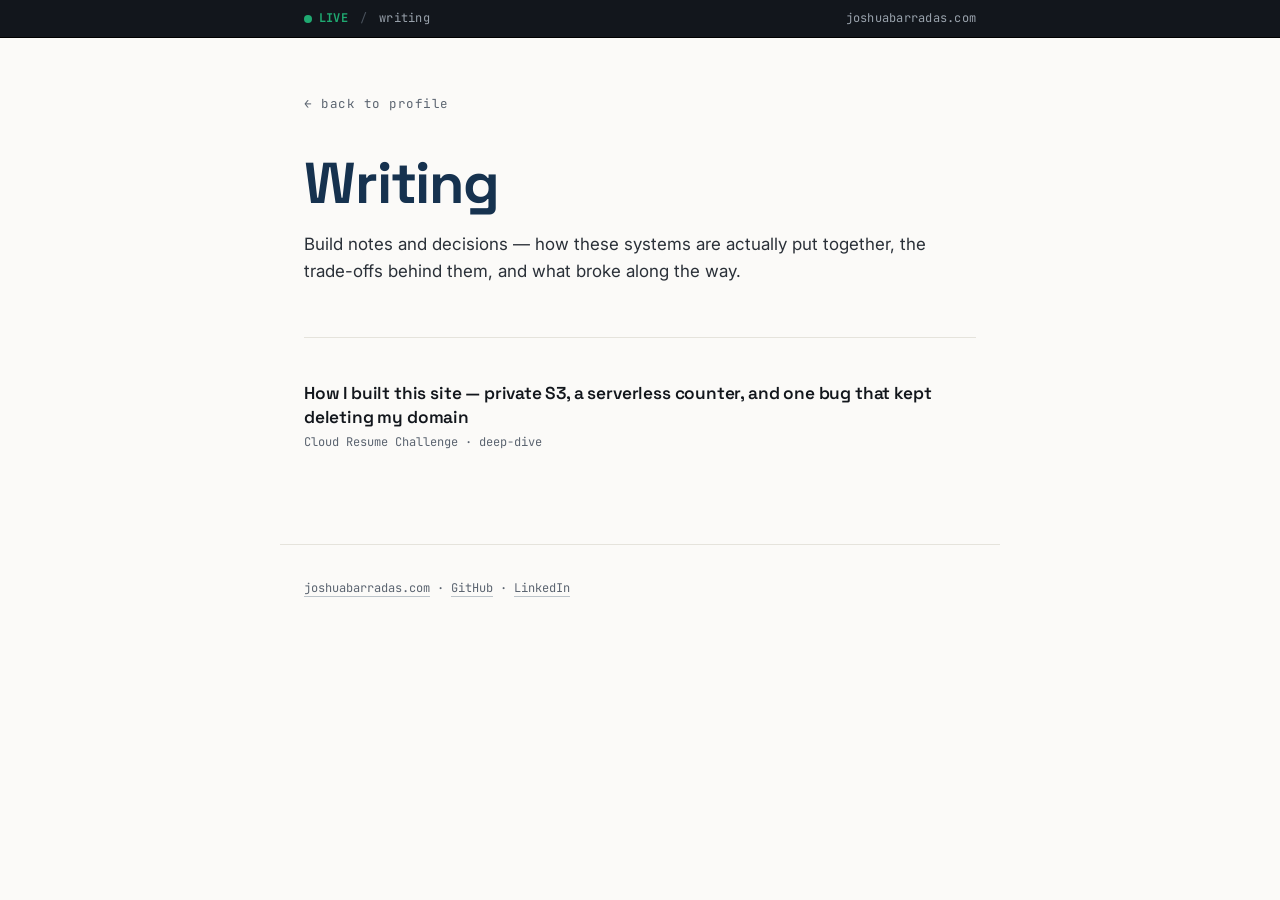
==== frontend/writing.html @ 3c572271 "Add files via upload" ====
<!DOCTYPE html>
<html lang="en">
<head>
  <meta charset="UTF-8" />
  <meta name="viewport" content="width=device-width, initial-scale=1.0" />
  <title>Writing — Joshua Barradas</title>
  <meta name="description" content="Build notes and decisions from Joshua Barradas — serverless and infrastructure-as-code on AWS." />
  <link rel="preconnect" href="https://fonts.googleapis.com" />
  <link rel="preconnect" href="https://fonts.gstatic.com" crossorigin />
  <link
    href="https://fonts.googleapis.com/css2?family=Space+Grotesk:wght@500;600;700&family=Inter:wght@400;500;600&family=JetBrains+Mono:wght@400;500;700&display=swap"
    rel="stylesheet"
  />
  <link rel="icon" href="favicon.ico" />
  <link rel="stylesheet" href="styles.css" />
</head>
<body>
  <header class="statusbar" role="banner">
    <div class="statusbar__inner">
      <span class="status">
        <span class="status__dot" aria-hidden="true"></span>
        <span class="status__label">LIVE</span>
      </span>
      <span class="statusbar__sep" aria-hidden="true">/</span>
      <span class="statusbar__meta">writing</span>
      <span class="statusbar__spacer"></span>
      <span class="statusbar__meta">joshuabarradas.com</span>
    </div>
  </header>

  <main class="page">
    <section class="hero">
      <p class="eyebrow"><a href="/" class="article__back">← back to profile</a></p>
      <h1 class="hero__name">Writing</h1>
      <p class="hero__line">
        Build notes and decisions — how these systems are actually put together,
        the trade-offs behind them, and what broke along the way.
      </p>
    </section>

    <section class="block">
      <ul class="postlist">
        <li class="postlist__item">
          <a class="postlist__link" href="/writing/how-i-built-this-site.html">
            <span class="postlist__title">How I built this site — private S3, a serverless counter, and one bug that kept deleting my domain</span>
            <span class="postlist__meta">Cloud Resume Challenge · deep-dive</span>
          </a>
        </li>
      </ul>
    </section>
  </main>

  <footer class="foot">
    <p>
      <a href="/">joshuabarradas.com</a> ·
      <a href="https://github.com/Joshuabarradas234">GitHub</a> ·
      <a href="https://www.linkedin.com/in/joshua-barradas-433292212">LinkedIn</a>
    </p>
  </footer>
</body>
</html>
---- frontend/styles.css ----
/*
  Joshua Barradas — résumé site
  Concept: the page presents itself as a live, running system reporting its own
  telemetry. Boldness is spent in one place — the live status bar and the
  visitor count (mono, treated as a system metric). Everything below is quiet
  and document-clean so the résumé reads fast.
*/

:root {
  --paper: #fbfaf8;
  --ink: #12161c;
  --muted: #5b6470;
  --hairline: #e5e3dc;
  --navy: #16324f;      /* structure / headings */
  --live: #1fa971;      /* reserved: live status + counter only */
  --live-ink: #0c6b45;

  --f-display: "Space Grotesk", system-ui, sans-serif;
  --f-body: "Inter", system-ui, sans-serif;
  --f-mono: "JetBrains Mono", ui-monospace, monospace;

  --maxw: 720px;
}

* { box-sizing: border-box; }

html { -webkit-text-size-adjust: 100%; }

body {
  margin: 0;
  background: var(--paper);
  color: var(--ink);
  font-family: var(--f-body);
  font-size: 16px;
  line-height: 1.6;
  -webkit-font-smoothing: antialiased;
}

a {
  color: var(--navy);
  text-decoration: none;
  border-bottom: 1px solid rgba(22, 50, 79, 0.28);
  transition: border-color 0.15s ease, color 0.15s ease;
}
a:hover { border-bottom-color: var(--navy); }
a:focus-visible {
  outline: 2px solid var(--navy);
  outline-offset: 2px;
  border-radius: 2px;
}

/* ---------- Status bar (signature) ---------- */
.statusbar {
  position: sticky;
  top: 0;
  z-index: 10;
  background: var(--ink);
  color: #e9ede9;
  border-bottom: 1px solid #000;
}
.statusbar__inner {
  max-width: var(--maxw);
  margin: 0 auto;
  padding: 9px 24px;
  display: flex;
  align-items: center;
  gap: 12px;
  font-family: var(--f-mono);
  font-size: 12px;
  letter-spacing: 0.02em;
}
.status { display: inline-flex; align-items: center; gap: 7px; }
.status__dot {
  width: 8px;
  height: 8px;
  border-radius: 50%;
  background: var(--live);
  box-shadow: 0 0 0 0 rgba(31, 169, 113, 0.7);
  animation: pulse 2.4s ease-out infinite;
}
.status__label { color: var(--live); font-weight: 700; }
.statusbar__sep { color: #4a525c; }
.statusbar__meta { color: #99a2ac; }
.statusbar__meta b { color: #cfd6dc; font-weight: 500; }
.statusbar__spacer { flex: 1; }

.telemetry { display: inline-flex; align-items: baseline; gap: 8px; }
.telemetry__label { color: #99a2ac; }
.telemetry__value {
  color: var(--live);
  font-weight: 700;
  font-variant-numeric: tabular-nums;
  min-width: 2ch;
  text-align: right;
}

@keyframes pulse {
  0%   { box-shadow: 0 0 0 0 rgba(31, 169, 113, 0.6); }
  70%  { box-shadow: 0 0 0 7px rgba(31, 169, 113, 0); }
  100% { box-shadow: 0 0 0 0 rgba(31, 169, 113, 0); }
}

/* ---------- Page shell ---------- */
.page {
  max-width: var(--maxw);
  margin: 0 auto;
  padding: 56px 24px 8px;
}

.eyebrow {
  font-family: var(--f-mono);
  font-size: 12.5px;
  letter-spacing: 0.04em;
  color: var(--muted);
  margin: 0 0 14px;
}

/* ---------- Hero ---------- */
.hero { margin-bottom: 52px; }
.hero__name {
  font-family: var(--f-display);
  font-weight: 700;
  font-size: clamp(2.6rem, 7vw, 3.6rem);
  line-height: 1.02;
  letter-spacing: -0.02em;
  margin: 0 0 18px;
  color: var(--navy);
}
.hero__line {
  font-size: 1.06rem;
  max-width: 60ch;
  margin: 0 0 22px;
  color: #2a3038;
}
.links {
  display: flex;
  flex-wrap: wrap;
  align-items: center;
  gap: 20px;
  font-family: var(--f-mono);
  font-size: 13px;
}
.links a { border-bottom-width: 1px; }
.links__loc { color: var(--muted); }

/* ---------- Blocks ---------- */
.block {
  padding-top: 30px;
  border-top: 1px solid var(--hairline);
  margin-bottom: 30px;
}
.block__title { margin: 0 0 22px; }
.tag {
  font-family: var(--f-mono);
  font-size: 12px;
  font-weight: 700;
  letter-spacing: 0.14em;
  color: var(--live-ink);
  background: rgba(31, 169, 113, 0.1);
  padding: 3px 9px;
  border-radius: 3px;
}

/* ---------- Entries ---------- */
.entry { margin-bottom: 26px; }
.entry:last-child { margin-bottom: 0; }
.entry__head {
  display: flex;
  justify-content: space-between;
  align-items: baseline;
  gap: 16px;
  margin-bottom: 3px;
}
.entry__role {
  font-family: var(--f-display);
  font-weight: 600;
  font-size: 1.16rem;
  letter-spacing: -0.01em;
  margin: 0;
  color: var(--ink);
}
.entry__dates,
.entry__link {
  font-family: var(--f-mono);
  font-size: 12.5px;
  color: var(--muted);
  white-space: nowrap;
}
.entry__org {
  color: var(--muted);
  font-size: 0.95rem;
  margin: 0 0 10px;
}
.entry__points {
  margin: 0;
  padding-left: 18px;
}
.entry__points li { margin-bottom: 7px; }
.entry__points li:last-child { margin-bottom: 0; }

.entry--flag {
  background: #fff;
  border: 1px solid var(--hairline);
  border-left: 3px solid var(--live);
  border-radius: 6px;
  padding: 18px 20px;
}
.flag {
  font-family: var(--f-mono);
  font-size: 11px;
  font-weight: 700;
  letter-spacing: 0.08em;
  text-transform: uppercase;
  color: var(--live-ink);
  margin-left: 8px;
  vertical-align: middle;
}

/* ---------- Certs / skills ---------- */
.certs {
  list-style: none;
  margin: 0;
  padding: 0;
  display: grid;
  gap: 8px;
}
.certs li { padding-left: 18px; position: relative; }
.certs li::before {
  content: "✓";
  position: absolute;
  left: 0;
  color: var(--live);
  font-weight: 700;
}
.certs b { font-weight: 600; }

.skills { display: grid; gap: 14px; }
.skills__k {
  font-family: var(--f-mono);
  font-size: 12px;
  letter-spacing: 0.04em;
  color: var(--muted);
  margin: 0 0 2px;
}
.skills__v { margin: 0; }

/* ---------- Footer ---------- */
.foot {
  max-width: var(--maxw);
  margin: 40px auto 0;
  padding: 22px 24px 48px;
  border-top: 1px solid var(--hairline);
  font-family: var(--f-mono);
  font-size: 12px;
  color: var(--muted);
}
.foot a { color: var(--muted); }

/* ---------- Responsive ---------- */
@media (max-width: 560px) {
  .statusbar__meta:nth-of-type(2),
  .statusbar__sep:nth-of-type(2) { display: none; }
  .page { padding-top: 40px; }
  .entry__head { flex-direction: column; gap: 2px; }
  .entry__dates, .entry__link { white-space: normal; }
}

@media (prefers-reduced-motion: reduce) {
  .status__dot { animation: none; }
  * { scroll-behavior: auto !important; }
}

/* ============================================================
   ADDITIONS — architecture diagram, writing list, article page
   Uses the existing tokens; adds no new colours beyond the palette.
   ============================================================ */

/* ---------- Section lede ---------- */
.block__lede {
  margin: 0 0 18px;
  color: #2a3038;
  max-width: 60ch;
}

/* ---------- Architecture diagram ---------- */
.diagram {
  margin: 20px 0 2px;
}
.diagram svg {
  width: 100%;
  height: auto;
  display: block;
}
.dgm-lane {
  font-family: var(--f-mono);
  font-size: 11px;
  font-weight: 700;
  letter-spacing: 0.14em;
  fill: var(--muted);
}
.dgm-box rect {
  fill: #fff;
  stroke: var(--hairline);
  stroke-width: 1.5;
}
.dgm-box rect.dgm-box--edge { stroke: var(--navy); }
.dgm-box rect.dgm-box--data { stroke: var(--live); }
.dgm-label text {
  font-family: var(--f-mono);
  font-size: 13px;
  fill: var(--ink);
  text-anchor: middle;
}
.dgm-flow line {
  stroke: #8b93a0;
  stroke-width: 1.5;
}
.dgm-note {
  font-family: var(--f-mono);
  font-size: 11px;
  fill: var(--muted);
  text-anchor: middle;
}
.dgm-note--data { fill: var(--live-ink); }
.diagram figcaption {
  font-family: var(--f-mono);
  font-size: 12px;
  color: var(--muted);
  line-height: 1.5;
  margin-top: 10px;
  max-width: 62ch;
}

/* ---------- Post list (home + writing index) ---------- */
.postlist {
  list-style: none;
  margin: 0;
  padding: 0;
  display: grid;
  gap: 2px;
}
.postlist__item { border-top: 1px solid var(--hairline); }
.postlist__item:first-child { border-top: 0; }
.postlist__link {
  display: block;
  padding: 14px 0;
  border-bottom: 0;
}
.postlist__link:hover .postlist__title { color: var(--navy); }
.postlist__title {
  display: block;
  font-family: var(--f-display);
  font-weight: 600;
  font-size: 1.08rem;
  letter-spacing: -0.01em;
  color: var(--ink);
  line-height: 1.35;
}
.postlist__meta {
  display: block;
  font-family: var(--f-mono);
  font-size: 12px;
  color: var(--muted);
  margin-top: 4px;
}

/* ---------- Article (single post) ---------- */
.article { padding-top: 8px; }
.article__back {
  font-family: var(--f-mono);
  font-size: 12.5px;
  color: var(--muted);
  display: inline-block;
  margin-bottom: 26px;
  border-bottom: 0;
}
.article__back:hover { color: var(--navy); }
.article__meta {
  font-family: var(--f-mono);
  font-size: 12.5px;
  color: var(--muted);
  margin: 0 0 10px;
}
.article__title {
  font-family: var(--f-display);
  font-weight: 700;
  font-size: clamp(1.9rem, 5vw, 2.5rem);
  line-height: 1.1;
  letter-spacing: -0.02em;
  color: var(--navy);
  margin: 0 0 28px;
}
.article__body { font-size: 1.05rem; }
.article__body h2 {
  font-family: var(--f-display);
  font-weight: 600;
  font-size: 1.3rem;
  letter-spacing: -0.01em;
  color: var(--ink);
  margin: 40px 0 12px;
}
.article__body p { margin: 0 0 18px; max-width: 66ch; }
.article__body ul { margin: 0 0 18px; padding-left: 20px; max-width: 66ch; }
.article__body li { margin-bottom: 8px; }
.article__body a { color: var(--navy); }
.article__body strong { font-weight: 600; }
.article__body code {
  font-family: var(--f-mono);
  font-size: 0.86em;
  background: rgba(22, 50, 79, 0.07);
  padding: 1px 6px;
  border-radius: 3px;
}
.article__body pre {
  background: var(--ink);
  color: #e9ede9;
  font-family: var(--f-mono);
  font-size: 12.5px;
  line-height: 1.55;
  padding: 16px 18px;
  border-radius: 6px;
  overflow-x: auto;
  margin: 0 0 22px;
}
.article__body pre code {
  background: none;
  padding: 0;
  color: inherit;
  font-size: inherit;
}
.article__body blockquote {
  margin: 0 0 20px;
  padding: 4px 0 4px 18px;
  border-left: 3px solid var(--live);
  color: #2a3038;
}
.article__callout {
  background: #fff;
  border: 1px solid var(--hairline);
  border-left: 3px solid var(--live);
  border-radius: 6px;
  padding: 16px 18px;
  margin: 0 0 22px;
}
.article__callout p:last-child { margin-bottom: 0; }
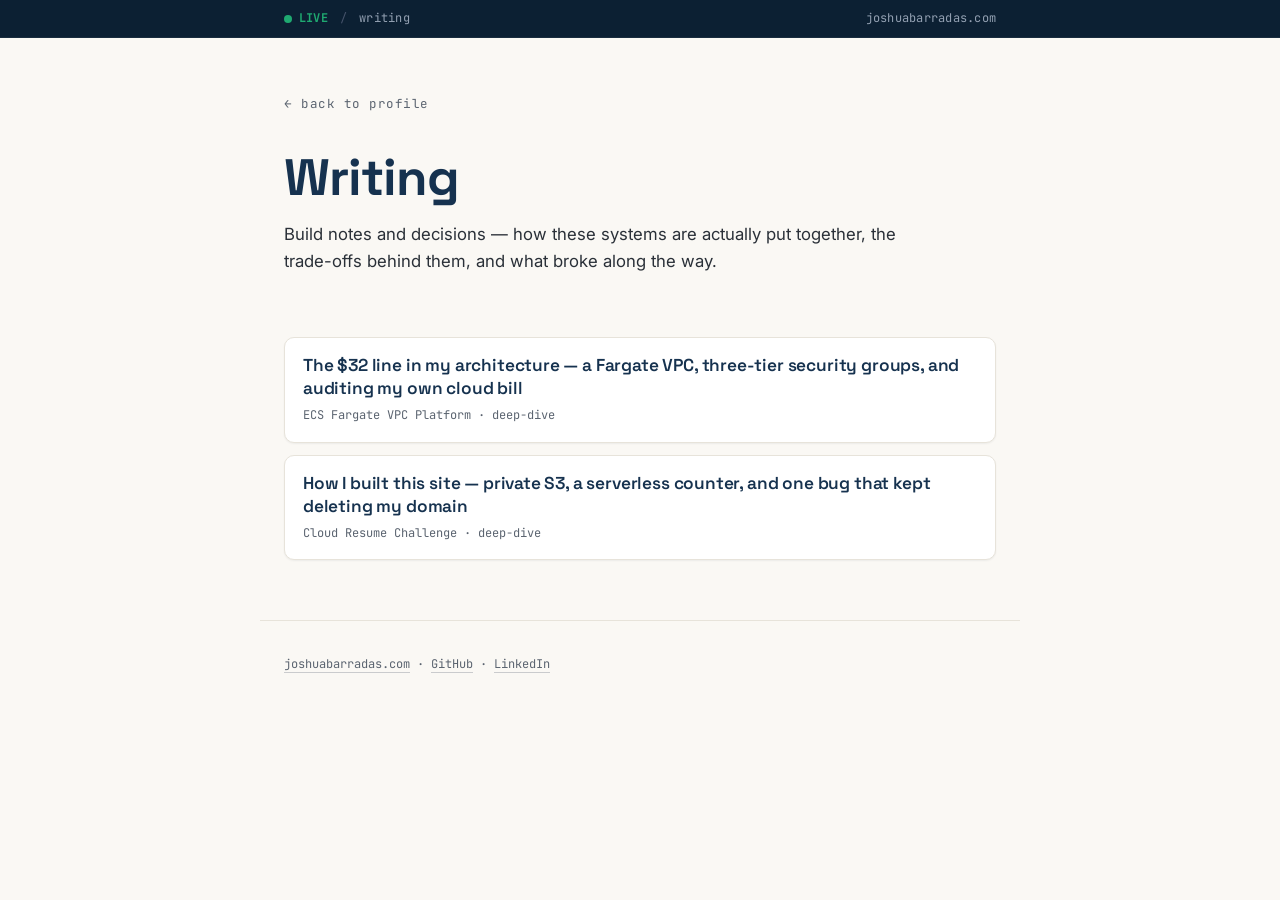
==== commit bd3aa5ac: "Enhance SEO with Open Graph and Twitter meta tags Added Open Graph and Twitter meta tags for better " ====
--- a/frontend/writing.html
+++ b/frontend/writing.html
@@ -5,22 +5,25 @@
   <meta name="viewport" content="width=device-width, initial-scale=1.0" />
   <title>Writing — Joshua Barradas</title>
   <meta name="description" content="Build notes and decisions from Joshua Barradas — serverless and infrastructure-as-code on AWS." />
+  <meta property="og:type" content="website" />
+  <meta property="og:title" content="Writing — Joshua Barradas" />
+  <meta property="og:description" content="Build notes and decisions — serverless and infrastructure-as-code on AWS." />
+  <meta property="og:url" content="https://joshuabarradas.com/writing.html" />
+  <meta property="og:image" content="https://joshuabarradas.com/og.png" />
+  <meta name="twitter:card" content="summary_large_image" />
+  <meta name="twitter:image" content="https://joshuabarradas.com/og.png" />
   <link rel="preconnect" href="https://fonts.googleapis.com" />
   <link rel="preconnect" href="https://fonts.gstatic.com" crossorigin />
-  <link
-    href="https://fonts.googleapis.com/css2?family=Space+Grotesk:wght@500;600;700&family=Inter:wght@400;500;600&family=JetBrains+Mono:wght@400;500;700&display=swap"
-    rel="stylesheet"
-  />
-  <link rel="icon" href="favicon.ico" />
+  <link href="https://fonts.googleapis.com/css2?family=Space+Grotesk:wght@500;600;700&family=Inter:wght@400;500;600&family=JetBrains+Mono:wght@400;500;700&display=swap" rel="stylesheet" />
+  <link rel="icon" href="favicon.ico" sizes="any" />
+  <link rel="icon" type="image/png" href="favicon.png" />
+  <link rel="apple-touch-icon" href="apple-touch-icon.png" />
   <link rel="stylesheet" href="styles.css" />
 </head>
 <body>
   <header class="statusbar" role="banner">
     <div class="statusbar__inner">
-      <span class="status">
-        <span class="status__dot" aria-hidden="true"></span>
-        <span class="status__label">LIVE</span>
-      </span>
+      <span class="status"><span class="status__dot" aria-hidden="true"></span><span class="status__label">LIVE</span></span>
       <span class="statusbar__sep" aria-hidden="true">/</span>
       <span class="statusbar__meta">writing</span>
       <span class="statusbar__spacer"></span>
@@ -40,7 +43,13 @@
 
     <section class="block">
       <ul class="postlist">
-        <li class="postlist__item">
+        <li>
+          <a class="postlist__link" href="/writing/ecs-fargate-vpc-platform.html">
+            <span class="postlist__title">The $32 line in my architecture — a Fargate VPC, three-tier security groups, and auditing my own cloud bill</span>
+            <span class="postlist__meta">ECS Fargate VPC Platform · deep-dive</span>
+          </a>
+        </li>
+        <li>
           <a class="postlist__link" href="/writing/how-i-built-this-site.html">
             <span class="postlist__title">How I built this site — private S3, a serverless counter, and one bug that kept deleting my domain</span>
             <span class="postlist__meta">Cloud Resume Challenge · deep-dive</span>
--- a/frontend/styles.css
+++ b/frontend/styles.css
@@ -1,31 +1,44 @@
 /*
-  Joshua Barradas — résumé site
-  Concept: the page presents itself as a live, running system reporting its own
-  telemetry. Boldness is spent in one place — the live status bar and the
-  visitor count (mono, treated as a system metric). Everything below is quiet
-  and document-clean so the résumé reads fast.
+  Joshua Barradas — cloud engineer
+  Concept: the page presents itself as a live, monitored system. The masthead is
+  a control-panel header — dark, with the portrait framed as an "online" node and
+  the site reporting its own telemetry. Everything below is warm, editorial and
+  card-based so the résumé reads with structure and depth, not as flat text.
+
+  Palette is deliberately navy + healthy-green on warm paper — not the
+  cream/terracotta, neon-on-black, or hairline-broadsheet looks that read as
+  templated. One accent (green) does all the "live/verified" signalling.
 */
 
 :root {
-  --paper: #fbfaf8;
-  --ink: #12161c;
-  --muted: #5b6470;
-  --hairline: #e5e3dc;
-  --navy: #16324f;      /* structure / headings */
-  --live: #1fa971;      /* reserved: live status + counter only */
+  --paper:    #faf8f4;   /* warm page background */
+  --panel:    #ffffff;   /* cards */
+  --ink:      #141a21;   /* body text */
+  --muted:    #5b6470;   /* secondary text */
+  --hairline: #e7e3da;   /* borders on paper */
+
+  --navy-900: #0c2033;   /* masthead band + status bar */
+  --navy-700: #16324f;   /* headings */
+  --navy-600: #1d4266;   /* deep accents */
+
+  --live:     #1fa971;   /* live / verified — the single accent */
   --live-ink: #0c6b45;
+  --live-tint:rgba(31,169,113,0.10);
+
+  --on-band:      #f4f7f9; /* text on navy */
+  --on-band-dim:  #aeb9c5; /* secondary text on navy */
 
   --f-display: "Space Grotesk", system-ui, sans-serif;
-  --f-body: "Inter", system-ui, sans-serif;
-  --f-mono: "JetBrains Mono", ui-monospace, monospace;
-
-  --maxw: 720px;
+  --f-body:    "Inter", system-ui, sans-serif;
+  --f-mono:    "JetBrains Mono", ui-monospace, monospace;
+
+  --maxw: 760px;
+  --shadow-sm: 0 1px 2px rgba(12,32,51,0.06);
+  --shadow:    0 10px 30px -14px rgba(12,32,51,0.30);
 }
 
 * { box-sizing: border-box; }
-
-html { -webkit-text-size-adjust: 100%; }
-
+html { -webkit-text-size-adjust: 100%; scroll-behavior: smooth; }
 body {
   margin: 0;
   background: var(--paper);
@@ -36,410 +49,440 @@
   -webkit-font-smoothing: antialiased;
 }
 
-a {
-  color: var(--navy);
-  text-decoration: none;
-  border-bottom: 1px solid rgba(22, 50, 79, 0.28);
-  transition: border-color 0.15s ease, color 0.15s ease;
-}
-a:hover { border-bottom-color: var(--navy); }
-a:focus-visible {
-  outline: 2px solid var(--navy);
-  outline-offset: 2px;
-  border-radius: 2px;
-}
-
-/* ---------- Status bar (signature) ---------- */
+a { color: var(--navy-700); text-decoration: none; }
+
+/* ---------- Status bar (sticky signature) ---------- */
 .statusbar {
-  position: sticky;
-  top: 0;
-  z-index: 10;
-  background: var(--ink);
+  position: sticky; top: 0; z-index: 10;
+  background: var(--navy-900);
   color: #e9ede9;
-  border-bottom: 1px solid #000;
+  border-bottom: 1px solid rgba(255,255,255,0.06);
 }
 .statusbar__inner {
-  max-width: var(--maxw);
-  margin: 0 auto;
-  padding: 9px 24px;
-  display: flex;
-  align-items: center;
-  gap: 12px;
-  font-family: var(--f-mono);
-  font-size: 12px;
-  letter-spacing: 0.02em;
+  max-width: var(--maxw); margin: 0 auto; padding: 9px 24px;
+  display: flex; align-items: center; gap: 12px;
+  font-family: var(--f-mono); font-size: 12px; letter-spacing: 0.02em;
 }
 .status { display: inline-flex; align-items: center; gap: 7px; }
 .status__dot {
-  width: 8px;
-  height: 8px;
-  border-radius: 50%;
-  background: var(--live);
-  box-shadow: 0 0 0 0 rgba(31, 169, 113, 0.7);
-  animation: pulse 2.4s ease-out infinite;
+  width: 8px; height: 8px; border-radius: 50%; background: var(--live);
+  box-shadow: 0 0 0 0 rgba(31,169,113,0.7); animation: pulse 2.4s ease-out infinite;
 }
 .status__label { color: var(--live); font-weight: 700; }
-.statusbar__sep { color: #4a525c; }
-.statusbar__meta { color: #99a2ac; }
-.statusbar__meta b { color: #cfd6dc; font-weight: 500; }
+.statusbar__sep { color: #46536b; }
+.statusbar__meta { color: #93a0b2; }
+.statusbar__meta b { color: #d1dae4; font-weight: 500; }
 .statusbar__spacer { flex: 1; }
-
 .telemetry { display: inline-flex; align-items: baseline; gap: 8px; }
-.telemetry__label { color: #99a2ac; }
+.telemetry__label { color: #93a0b2; }
 .telemetry__value {
-  color: var(--live);
-  font-weight: 700;
-  font-variant-numeric: tabular-nums;
-  min-width: 2ch;
-  text-align: right;
-}
-
+  color: var(--live); font-weight: 700; font-variant-numeric: tabular-nums;
+  min-width: 2ch; text-align: right;
+}
 @keyframes pulse {
-  0%   { box-shadow: 0 0 0 0 rgba(31, 169, 113, 0.6); }
-  70%  { box-shadow: 0 0 0 7px rgba(31, 169, 113, 0); }
-  100% { box-shadow: 0 0 0 0 rgba(31, 169, 113, 0); }
+  0%   { box-shadow: 0 0 0 0 rgba(31,169,113,0.6); }
+  70%  { box-shadow: 0 0 0 7px rgba(31,169,113,0); }
+  100% { box-shadow: 0 0 0 0 rgba(31,169,113,0); }
+}
+
+/* ---------- Masthead (control-panel header) ---------- */
+.masthead {
+  background:
+    radial-gradient(120% 140% at 88% -10%, #143755 0%, rgba(20,55,85,0) 55%),
+    var(--navy-900);
+  color: var(--on-band);
+  border-bottom: 3px solid var(--live);
+}
+.masthead__inner {
+  max-width: var(--maxw); margin: 0 auto; padding: 52px 24px 46px;
+  display: grid; grid-template-columns: 1fr 200px; gap: 40px; align-items: center;
+}
+.masthead__eyebrow {
+  font-family: var(--f-mono); font-size: 12.5px; letter-spacing: 0.04em;
+  color: var(--live); margin: 0 0 14px;
+}
+.masthead__name {
+  font-family: var(--f-display); font-weight: 700;
+  font-size: clamp(2.7rem, 7vw, 3.7rem); line-height: 1.0; letter-spacing: -0.025em;
+  margin: 0 0 18px; color: #fff;
+}
+.masthead__line {
+  font-size: 1.05rem; line-height: 1.62; max-width: 54ch; margin: 0 0 24px;
+  color: #cdd6df;
+}
+.masthead__links {
+  display: flex; flex-wrap: wrap; align-items: center; gap: 10px 18px;
+  font-family: var(--f-mono); font-size: 13px;
+}
+.masthead__links a {
+  color: var(--on-band); border-bottom: 1px solid rgba(244,247,249,0.3);
+  padding-bottom: 1px; transition: border-color .15s, color .15s;
+}
+.masthead__links a:hover { color: var(--live); border-color: var(--live); }
+.masthead__loc { color: var(--on-band-dim); }
+
+/* portrait framed as a monitored node */
+.masthead__portrait { justify-self: center; }
+.portrait {
+  position: relative; width: 200px; aspect-ratio: 4 / 5;
+  border-radius: 14px; overflow: hidden;
+  background: linear-gradient(160deg, #1a3e5e, #0e2438); background: #1a3e5e;
+  border: 1px solid rgba(255,255,255,0.14);
+  box-shadow: 0 22px 48px -20px rgba(0,0,0,0.65);
+}
+.portrait__mono {
+  position: absolute; inset: 0; display: flex; align-items: center; justify-content: center;
+  font-family: var(--f-display); font-weight: 700; font-size: 3.4rem;
+  color: rgba(255,255,255,0.22); letter-spacing: 0.04em;
+}
+.portrait img {
+  position: absolute; inset: 0; width: 100%; height: 100%; object-fit: cover;
+  object-position: center 22%;
+}
+.portrait__status {
+  position: absolute; left: 10px; bottom: 10px; z-index: 2;
+  display: inline-flex; align-items: center; gap: 6px;
+  background: rgba(8,20,32,0.72); backdrop-filter: blur(4px);
+  border: 1px solid rgba(255,255,255,0.12); border-radius: 999px;
+  padding: 4px 9px; font-family: var(--f-mono); font-size: 10px; letter-spacing: 0.1em;
+  color: var(--on-band);
+}
+.portrait__dot {
+  width: 7px; height: 7px; border-radius: 50%; background: var(--live);
+  box-shadow: 0 0 0 0 rgba(31,169,113,0.7); animation: pulse 2.4s ease-out infinite;
 }
 
 /* ---------- Page shell ---------- */
-.page {
-  max-width: var(--maxw);
-  margin: 0 auto;
-  padding: 56px 24px 8px;
-}
-
-.eyebrow {
-  font-family: var(--f-mono);
-  font-size: 12.5px;
-  letter-spacing: 0.04em;
-  color: var(--muted);
-  margin: 0 0 14px;
-}
-
-/* ---------- Hero ---------- */
-.hero { margin-bottom: 52px; }
+.page { max-width: var(--maxw); margin: 0 auto; padding: 12px 24px 8px; }
+
+/* interior-page hero (writing pages) */
+.hero { padding: 44px 0 8px; }
 .hero__name {
-  font-family: var(--f-display);
-  font-weight: 700;
-  font-size: clamp(2.6rem, 7vw, 3.6rem);
-  line-height: 1.02;
-  letter-spacing: -0.02em;
-  margin: 0 0 18px;
-  color: var(--navy);
-}
-.hero__line {
-  font-size: 1.06rem;
-  max-width: 60ch;
-  margin: 0 0 22px;
-  color: #2a3038;
-}
-.links {
-  display: flex;
-  flex-wrap: wrap;
-  align-items: center;
-  gap: 20px;
-  font-family: var(--f-mono);
-  font-size: 13px;
-}
-.links a { border-bottom-width: 1px; }
+  font-family: var(--f-display); font-weight: 700;
+  font-size: clamp(2.4rem, 6vw, 3.2rem); line-height: 1.03; letter-spacing: -0.02em;
+  margin: 0 0 16px; color: var(--navy-700);
+}
+.hero__line { font-size: 1.05rem; max-width: 60ch; margin: 0 0 20px; color: #2a3038; }
+.eyebrow { font-family: var(--f-mono); font-size: 12.5px; letter-spacing: 0.04em; color: var(--muted); margin: 0 0 14px; }
+.links { display: flex; flex-wrap: wrap; align-items: center; gap: 18px; font-family: var(--f-mono); font-size: 13px; }
+.links a { border-bottom: 1px solid rgba(22,50,79,0.28); }
+.links a:hover { border-color: var(--navy-700); }
 .links__loc { color: var(--muted); }
 
 /* ---------- Blocks ---------- */
-.block {
-  padding-top: 30px;
-  border-top: 1px solid var(--hairline);
-  margin-bottom: 30px;
-}
-.block__title { margin: 0 0 22px; }
+.block { padding-top: 34px; margin-bottom: 8px; }
+.block__title { margin: 0 0 18px; display: flex; align-items: center; gap: 12px; }
+.block__title::after { content: ""; flex: 1; height: 1px; background: var(--hairline); }
 .tag {
-  font-family: var(--f-mono);
-  font-size: 12px;
-  font-weight: 700;
-  letter-spacing: 0.14em;
-  color: var(--live-ink);
-  background: rgba(31, 169, 113, 0.1);
-  padding: 3px 9px;
-  border-radius: 3px;
-}
-
-/* ---------- Entries ---------- */
-.entry { margin-bottom: 26px; }
+  font-family: var(--f-mono); font-size: 12px; font-weight: 700; letter-spacing: 0.14em;
+  color: var(--live-ink); background: var(--live-tint); padding: 4px 10px; border-radius: 4px;
+}
+.block__lede { margin: 0 0 18px; color: #2a3038; max-width: 62ch; }
+.block__lede a { border-bottom: 1px solid rgba(22,50,79,0.28); }
+
+/* ---------- Entries as cards ---------- */
+.entry {
+  background: var(--panel); border: 1px solid var(--hairline); border-radius: 10px;
+  padding: 20px 22px; margin-bottom: 14px; box-shadow: var(--shadow-sm);
+}
 .entry:last-child { margin-bottom: 0; }
-.entry__head {
-  display: flex;
-  justify-content: space-between;
-  align-items: baseline;
-  gap: 16px;
-  margin-bottom: 3px;
-}
-.entry__role {
-  font-family: var(--f-display);
-  font-weight: 600;
-  font-size: 1.16rem;
-  letter-spacing: -0.01em;
-  margin: 0;
-  color: var(--ink);
-}
-.entry__dates,
-.entry__link {
-  font-family: var(--f-mono);
-  font-size: 12.5px;
-  color: var(--muted);
-  white-space: nowrap;
-}
-.entry__org {
-  color: var(--muted);
-  font-size: 0.95rem;
-  margin: 0 0 10px;
-}
-.entry__points {
-  margin: 0;
-  padding-left: 18px;
-}
-.entry__points li { margin-bottom: 7px; }
+.entry__head { display: flex; justify-content: space-between; align-items: baseline; gap: 16px; margin-bottom: 4px; }
+.entry__role { font-family: var(--f-display); font-weight: 600; font-size: 1.16rem; letter-spacing: -0.01em; margin: 0; color: var(--ink); }
+.entry__dates, .entry__link { font-family: var(--f-mono); font-size: 12.5px; color: var(--muted); white-space: nowrap; }
+.entry__link { border-bottom: 1px solid rgba(91,100,112,0.35); }
+.entry__link:hover { color: var(--navy-700); border-color: var(--navy-700); }
+.entry__org { color: var(--muted); font-size: 0.95rem; margin: 0 0 12px; }
+.entry__points { margin: 0; padding-left: 18px; }
+.entry__points li { margin-bottom: 8px; }
 .entry__points li:last-child { margin-bottom: 0; }
-
-.entry--flag {
-  background: #fff;
-  border: 1px solid var(--hairline);
-  border-left: 3px solid var(--live);
-  border-radius: 6px;
-  padding: 18px 20px;
-}
+.entry__points li::marker { color: var(--live); }
+
+.entry--flag { border-left: 3px solid var(--live); }
 .flag {
-  font-family: var(--f-mono);
-  font-size: 11px;
-  font-weight: 700;
-  letter-spacing: 0.08em;
-  text-transform: uppercase;
-  color: var(--live-ink);
-  margin-left: 8px;
-  vertical-align: middle;
-}
-
-/* ---------- Certs / skills ---------- */
-.certs {
-  list-style: none;
-  margin: 0;
-  padding: 0;
-  display: grid;
-  gap: 8px;
-}
-.certs li { padding-left: 18px; position: relative; }
+  font-family: var(--f-mono); font-size: 11px; font-weight: 700; letter-spacing: 0.08em;
+  text-transform: uppercase; color: var(--live-ink); background: var(--live-tint);
+  padding: 2px 8px; border-radius: 999px; margin-left: 8px; vertical-align: middle;
+}
+
+/* ---------- Architecture diagram ---------- */
+.diagram { margin: 20px 0 2px; }
+.diagram svg { width: 100%; height: auto; display: block; }
+.dgm-lane { font-family: var(--f-mono); font-size: 11px; font-weight: 700; letter-spacing: 0.14em; fill: var(--muted); }
+.dgm-box rect { fill: #fff; stroke: var(--hairline); stroke-width: 1.5; }
+.dgm-box rect.dgm-box--edge { stroke: var(--navy-700); }
+.dgm-box rect.dgm-box--data { stroke: var(--live); }
+.dgm-label text { font-family: var(--f-mono); font-size: 13px; fill: var(--ink); text-anchor: middle; }
+.dgm-flow line { stroke: #8b93a0; stroke-width: 1.5; }
+.dgm-note { font-family: var(--f-mono); font-size: 11px; fill: var(--muted); text-anchor: middle; }
+.dgm-note--data { fill: var(--live-ink); }
+.diagram figcaption { font-family: var(--f-mono); font-size: 12px; color: var(--muted); line-height: 1.5; margin-top: 10px; max-width: 62ch; }
+
+/* ---------- Certs as badges ---------- */
+.certs { list-style: none; margin: 0; padding: 0; display: flex; flex-wrap: wrap; gap: 10px; }
+.certs li {
+  display: inline-flex; align-items: center; gap: 8px;
+  background: var(--panel); border: 1px solid var(--hairline); border-radius: 999px;
+  padding: 8px 14px 8px 12px; font-size: 0.92rem; font-weight: 500; box-shadow: var(--shadow-sm);
+}
 .certs li::before {
-  content: "✓";
-  position: absolute;
-  left: 0;
-  color: var(--live);
-  font-weight: 700;
-}
-.certs b { font-weight: 600; }
-
-.skills { display: grid; gap: 14px; }
-.skills__k {
-  font-family: var(--f-mono);
-  font-size: 12px;
-  letter-spacing: 0.04em;
-  color: var(--muted);
-  margin: 0 0 2px;
-}
+  content: "✓"; display: inline-grid; place-items: center;
+  width: 18px; height: 18px; border-radius: 50%; background: var(--live-tint);
+  color: var(--live-ink); font-size: 11px; font-weight: 700;
+}
+
+/* ---------- Skills ---------- */
+.skills { display: grid; gap: 12px; }
+.skills__group {
+  background: var(--panel); border: 1px solid var(--hairline); border-radius: 10px;
+  padding: 14px 16px; box-shadow: var(--shadow-sm);
+}
+.skills__k { font-family: var(--f-mono); font-size: 12px; letter-spacing: 0.06em; color: var(--live-ink); margin: 0 0 4px; text-transform: uppercase; }
 .skills__v { margin: 0; }
 
-/* ---------- Footer ---------- */
-.foot {
-  max-width: var(--maxw);
-  margin: 40px auto 0;
-  padding: 22px 24px 48px;
-  border-top: 1px solid var(--hairline);
-  font-family: var(--f-mono);
-  font-size: 12px;
-  color: var(--muted);
-}
-.foot a { color: var(--muted); }
-
-/* ---------- Responsive ---------- */
-@media (max-width: 560px) {
-  .statusbar__meta:nth-of-type(2),
-  .statusbar__sep:nth-of-type(2) { display: none; }
-  .page { padding-top: 40px; }
-  .entry__head { flex-direction: column; gap: 2px; }
-  .entry__dates, .entry__link { white-space: normal; }
-}
-
-@media (prefers-reduced-motion: reduce) {
-  .status__dot { animation: none; }
-  * { scroll-behavior: auto !important; }
-}
-
-/* ============================================================
-   ADDITIONS — architecture diagram, writing list, article page
-   Uses the existing tokens; adds no new colours beyond the palette.
-   ============================================================ */
-
-/* ---------- Section lede ---------- */
-.block__lede {
-  margin: 0 0 18px;
-  color: #2a3038;
-  max-width: 60ch;
-}
-
-/* ---------- Architecture diagram ---------- */
-.diagram {
-  margin: 20px 0 2px;
-}
-.diagram svg {
-  width: 100%;
-  height: auto;
-  display: block;
-}
-.dgm-lane {
-  font-family: var(--f-mono);
-  font-size: 11px;
-  font-weight: 700;
-  letter-spacing: 0.14em;
-  fill: var(--muted);
-}
-.dgm-box rect {
-  fill: #fff;
-  stroke: var(--hairline);
-  stroke-width: 1.5;
-}
-.dgm-box rect.dgm-box--edge { stroke: var(--navy); }
-.dgm-box rect.dgm-box--data { stroke: var(--live); }
-.dgm-label text {
-  font-family: var(--f-mono);
-  font-size: 13px;
-  fill: var(--ink);
-  text-anchor: middle;
-}
-.dgm-flow line {
-  stroke: #8b93a0;
-  stroke-width: 1.5;
-}
-.dgm-note {
-  font-family: var(--f-mono);
-  font-size: 11px;
-  fill: var(--muted);
-  text-anchor: middle;
-}
-.dgm-note--data { fill: var(--live-ink); }
-.diagram figcaption {
-  font-family: var(--f-mono);
-  font-size: 12px;
-  color: var(--muted);
-  line-height: 1.5;
-  margin-top: 10px;
-  max-width: 62ch;
-}
-
-/* ---------- Post list (home + writing index) ---------- */
-.postlist {
-  list-style: none;
-  margin: 0;
-  padding: 0;
-  display: grid;
-  gap: 2px;
-}
-.postlist__item { border-top: 1px solid var(--hairline); }
-.postlist__item:first-child { border-top: 0; }
+/* ---------- Post list ---------- */
+.postlist { list-style: none; margin: 0; padding: 0; display: grid; gap: 12px; }
 .postlist__link {
-  display: block;
-  padding: 14px 0;
-  border-bottom: 0;
-}
-.postlist__link:hover .postlist__title { color: var(--navy); }
-.postlist__title {
-  display: block;
-  font-family: var(--f-display);
-  font-weight: 600;
-  font-size: 1.08rem;
-  letter-spacing: -0.01em;
-  color: var(--ink);
-  line-height: 1.35;
-}
-.postlist__meta {
-  display: block;
-  font-family: var(--f-mono);
-  font-size: 12px;
-  color: var(--muted);
-  margin-top: 4px;
-}
+  display: block; background: var(--panel); border: 1px solid var(--hairline);
+  border-radius: 10px; padding: 16px 18px; box-shadow: var(--shadow-sm);
+  transition: box-shadow .16s, transform .16s, border-color .16s;
+}
+.postlist__link:hover { box-shadow: var(--shadow); transform: translateY(-1px); border-color: #d7d1c6; }
+.postlist__title { display: block; font-family: var(--f-display); font-weight: 600; font-size: 1.08rem; letter-spacing: -0.01em; color: var(--navy-700); line-height: 1.35; }
+.postlist__meta { display: block; font-family: var(--f-mono); font-size: 12px; color: var(--muted); margin-top: 6px; }
 
 /* ---------- Article (single post) ---------- */
 .article { padding-top: 8px; }
-.article__back {
-  font-family: var(--f-mono);
-  font-size: 12.5px;
-  color: var(--muted);
-  display: inline-block;
-  margin-bottom: 26px;
-  border-bottom: 0;
-}
-.article__back:hover { color: var(--navy); }
-.article__meta {
-  font-family: var(--f-mono);
-  font-size: 12.5px;
-  color: var(--muted);
-  margin: 0 0 10px;
-}
-.article__title {
-  font-family: var(--f-display);
-  font-weight: 700;
-  font-size: clamp(1.9rem, 5vw, 2.5rem);
-  line-height: 1.1;
-  letter-spacing: -0.02em;
-  color: var(--navy);
-  margin: 0 0 28px;
-}
+.article__back { font-family: var(--f-mono); font-size: 12.5px; color: var(--muted); display: inline-block; margin-bottom: 24px; }
+.article__back:hover { color: var(--navy-700); }
+.article__meta { font-family: var(--f-mono); font-size: 12.5px; color: var(--live-ink); margin: 0 0 10px; }
+.article__title { font-family: var(--f-display); font-weight: 700; font-size: clamp(1.9rem, 5vw, 2.5rem); line-height: 1.1; letter-spacing: -0.02em; color: var(--navy-700); margin: 0 0 28px; }
 .article__body { font-size: 1.05rem; }
-.article__body h2 {
-  font-family: var(--f-display);
-  font-weight: 600;
-  font-size: 1.3rem;
-  letter-spacing: -0.01em;
-  color: var(--ink);
-  margin: 40px 0 12px;
-}
+.article__body h2 { font-family: var(--f-display); font-weight: 600; font-size: 1.3rem; letter-spacing: -0.01em; color: var(--ink); margin: 40px 0 12px; }
 .article__body p { margin: 0 0 18px; max-width: 66ch; }
 .article__body ul { margin: 0 0 18px; padding-left: 20px; max-width: 66ch; }
 .article__body li { margin-bottom: 8px; }
-.article__body a { color: var(--navy); }
+.article__body li::marker { color: var(--live); }
+.article__body a { color: var(--navy-700); border-bottom: 1px solid rgba(22,50,79,0.28); }
 .article__body strong { font-weight: 600; }
-.article__body code {
-  font-family: var(--f-mono);
-  font-size: 0.86em;
-  background: rgba(22, 50, 79, 0.07);
-  padding: 1px 6px;
-  border-radius: 3px;
-}
-.article__body pre {
-  background: var(--ink);
-  color: #e9ede9;
-  font-family: var(--f-mono);
-  font-size: 12.5px;
-  line-height: 1.55;
-  padding: 16px 18px;
-  border-radius: 6px;
-  overflow-x: auto;
-  margin: 0 0 22px;
-}
-.article__body pre code {
-  background: none;
-  padding: 0;
-  color: inherit;
-  font-size: inherit;
-}
-.article__body blockquote {
-  margin: 0 0 20px;
-  padding: 4px 0 4px 18px;
-  border-left: 3px solid var(--live);
-  color: #2a3038;
-}
-.article__callout {
-  background: #fff;
-  border: 1px solid var(--hairline);
-  border-left: 3px solid var(--live);
-  border-radius: 6px;
-  padding: 16px 18px;
-  margin: 0 0 22px;
-}
+.article__body code { font-family: var(--f-mono); font-size: 0.86em; background: rgba(22,50,79,0.07); padding: 1px 6px; border-radius: 3px; }
+.article__body pre { background: var(--navy-900); color: #e9ede9; font-family: var(--f-mono); font-size: 12.5px; line-height: 1.55; padding: 16px 18px; border-radius: 8px; overflow-x: auto; margin: 0 0 22px; }
+.article__body pre code { background: none; padding: 0; color: inherit; font-size: inherit; }
+.article__callout { background: var(--panel); border: 1px solid var(--hairline); border-left: 3px solid var(--live); border-radius: 8px; padding: 16px 18px; margin: 0 0 22px; box-shadow: var(--shadow-sm); }
 .article__callout p:last-child { margin-bottom: 0; }
+
+/* ---------- Footer ---------- */
+.foot {
+  max-width: var(--maxw); margin: 44px auto 0; padding: 22px 24px 52px;
+  border-top: 1px solid var(--hairline);
+  font-family: var(--f-mono); font-size: 12px; color: var(--muted);
+}
+.foot a { color: var(--muted); border-bottom: 1px solid rgba(91,100,112,0.3); }
+.foot a:hover { color: var(--navy-700); }
+
+/* ---------- Responsive ---------- */
+@media (max-width: 620px) {
+  .masthead__inner { grid-template-columns: 1fr; gap: 28px; padding: 40px 24px 40px; }
+  .masthead__portrait { justify-self: start; order: -1; }
+  .portrait { width: 132px; }
+  .statusbar__meta:nth-of-type(2), .statusbar__sep:nth-of-type(2) { display: none; }
+  .entry__head { flex-direction: column; gap: 2px; }
+  .entry__dates, .entry__link { white-space: normal; }
+}
+@media (prefers-reduced-motion: reduce) {
+  .status__dot, .portrait__dot { animation: none; }
+  html { scroll-behavior: auto; }
+  .postlist__link:hover { transform: none; }
+}
+
+/* ---------- Masthead cover (banner) variant ---------- */
+.masthead__inner--cover { display: block; }
+.visually-hidden {
+  position: absolute !important; width: 1px; height: 1px; padding: 0; margin: -1px;
+  overflow: hidden; clip: rect(0 0 0 0); white-space: nowrap; border: 0;
+}
+.banner {
+  margin: 0 0 26px; background: #fff; border-radius: 14px; padding: 10px 16px;
+  border: 1px solid rgba(255,255,255,0.14);
+  box-shadow: 0 24px 50px -24px rgba(0,0,0,0.6);
+}
+.banner img { display: block; width: 100%; height: auto; border-radius: 6px; }
+.masthead__inner--cover .masthead__line { max-width: 62ch; }
+
+/* ============================================================
+   MOTION — subtle, professional, and fully reduced-motion safe.
+   Final (visible) state is the default; motion only applies when
+   the visitor has no reduced-motion preference.
+   ============================================================ */
+@media (prefers-reduced-motion: no-preference) {
+
+  /* masthead entrance on load */
+  .masthead .banner,
+  .masthead__eyebrow,
+  .masthead__line,
+  .masthead__links {
+    opacity: 0;
+    animation: rise .7s cubic-bezier(.2,.7,.2,1) forwards;
+  }
+  .masthead .banner      { animation-delay: .05s; }
+  .masthead__eyebrow     { animation-delay: .18s; }
+  .masthead__line        { animation-delay: .28s; }
+  .masthead__links       { animation-delay: .38s; }
+
+  /* scroll reveal for sections */
+  .reveal { opacity: 0; transform: translateY(16px); transition: opacity .6s ease, transform .6s cubic-bezier(.2,.7,.2,1); }
+  .reveal.is-in { opacity: 1; transform: none; }
+
+  /* card hover lift */
+  .entry { transition: transform .16s ease, box-shadow .16s ease, border-color .16s ease; }
+  .entry:hover { transform: translateY(-2px); box-shadow: var(--shadow); border-color: #d7d1c6; }
+
+  /* architecture diagram draws itself in when scrolled to */
+  .diagram .dgm-box rect { opacity: 0; }
+  .diagram .dgm-label text,
+  .diagram .dgm-note,
+  .diagram .dgm-lane { opacity: 0; }
+  .diagram .dgm-flow line { stroke-dasharray: 64; stroke-dashoffset: 64; }
+
+  .diagram.is-in .dgm-box rect     { animation: fadein .45s ease forwards; }
+  .diagram.is-in .dgm-label text,
+  .diagram.is-in .dgm-note,
+  .diagram.is-in .dgm-lane         { animation: fadein .5s ease .25s forwards; }
+  .diagram.is-in .dgm-flow line    { animation: draw .55s ease .2s forwards; }
+  /* left-to-right feel for the boxes */
+  .diagram.is-in .dgm-box rect:nth-child(1) { animation-delay: .00s; }
+  .diagram.is-in .dgm-box rect:nth-child(2) { animation-delay: .08s; }
+  .diagram.is-in .dgm-box rect:nth-child(3) { animation-delay: .16s; }
+  .diagram.is-in .dgm-box rect:nth-child(4) { animation-delay: .24s; }
+}
+
+@keyframes rise   { from { opacity: 0; transform: translateY(18px); } to { opacity: 1; transform: none; } }
+@keyframes fadein { to { opacity: 1; } }
+@keyframes draw   { to { stroke-dashoffset: 0; } }
+
+/* ============================================================
+   BOLD BANDS — alternating navy / paper full-bleed sections
+   ============================================================ */
+.band { width: 100%; }
+.band--paper { background: var(--paper); }
+.band--navy {
+  background:
+    radial-gradient(120% 160% at 90% -20%, #143755 0%, rgba(20,55,85,0) 55%),
+    var(--navy-900);
+  color: var(--on-band);
+}
+.band__inner { max-width: var(--maxw); margin: 0 auto; padding: 46px 24px; }
+.band--paper + .band--paper .band__inner { padding-top: 6px; }
+.band__inner > .block { padding-top: 0; margin-bottom: 0; }
+.band__inner > .block + .block { padding-top: 34px; }
+
+/* section titles + text on navy */
+.band--navy .block__title::after { background: rgba(255,255,255,0.12); }
+.band--navy .tag { color: #8fe6bd; background: rgba(31,169,113,0.16); }
+.band--navy .block__lede { color: #cdd6df; }
+.band--navy .block__lede a { color: #fff; border-bottom-color: rgba(255,255,255,0.4); }
+
+/* capabilities chips (skills on navy) */
+.caps { display: grid; gap: 20px; }
+.caps__k { font-family: var(--f-mono); font-size: 12px; letter-spacing: 0.06em; text-transform: uppercase; color: #7fdcb0; margin: 0 0 9px; }
+.caps__chips { display: flex; flex-wrap: wrap; gap: 8px; }
+.chip { font-size: 0.85rem; padding: 6px 11px; border-radius: 999px; background: rgba(255,255,255,0.05); border: 1px solid rgba(255,255,255,0.14); color: var(--on-band); }
+
+/* certs on navy */
+.certs--onband li { background: rgba(255,255,255,0.05); border-color: rgba(255,255,255,0.14); color: var(--on-band); box-shadow: none; }
+.certs--onband li::before { background: rgba(31,169,113,0.20); color: #8fe6bd; }
+
+/* speaking + languages on navy */
+.meta-list { display: grid; gap: 14px; margin-top: 22px; }
+.meta-list__k { font-family: var(--f-mono); font-size: 12px; letter-spacing: 0.06em; text-transform: uppercase; color: #7fdcb0; margin: 0 0 3px; }
+.meta-list__v { margin: 0; color: #cdd6df; }
+
+/* footer as navy band */
+.foot.band--navy { border-top: 0; color: var(--on-band-dim); margin: 0; max-width: none; padding: 0; }
+.foot.band--navy .band__inner { padding: 26px 24px 40px; }
+.foot.band--navy a { color: var(--on-band-dim); border-bottom: 1px solid rgba(255,255,255,0.28); }
+.foot.band--navy a:hover { color: #fff; }
+
+/* ============================================================
+   FULL-NAVY THEME — all bands dark; cards become lifted navy
+   panels, diagram gets a dark variant, text flips to high-contrast
+   off-white. Green stays the single accent.
+   ============================================================ */
+
+/* flat navy for stacked bands; keep the glow only on the masthead */
+.band--navy { background: var(--navy-900); }
+.masthead.band--navy {
+  background:
+    radial-gradient(120% 160% at 90% -20%, #143755 0%, rgba(20,55,85,0) 55%),
+    var(--navy-900);
+}
+/* hairline separators so stacked navy bands stay defined */
+.band--navy + .band--navy,
+.foot.band--navy { border-top: 1px solid rgba(255,255,255,0.07); }
+/* faint alternating lift so the page isn't one flat slab */
+main > .band--navy:nth-of-type(even) { background: #0e2740; }
+
+/* cards → lifted navy panels */
+.band--navy .entry {
+  background: rgba(255,255,255,0.035);
+  border-color: rgba(255,255,255,0.10);
+  box-shadow: none;
+}
+.band--navy .entry:hover {
+  border-color: rgba(255,255,255,0.22);
+  box-shadow: 0 18px 40px -22px rgba(0,0,0,0.8);
+}
+.band--navy .entry--flag { border-left: 3px solid var(--live); }
+.band--navy .entry__role { color: #f4f7f9; }
+.band--navy .entry__org  { color: #9fb0c0; }
+.band--navy .entry__points, .band--navy .entry__points li { color: #cdd6df; }
+.band--navy .entry__dates { color: #93a0b2; }
+.band--navy .entry__link  { color: #cdd6df; border-bottom: 1px solid rgba(255,255,255,0.3); }
+.band--navy .entry__link:hover { color: #fff; border-color: #fff; }
+.band--navy .flag { color: #8fe6bd; background: rgba(31,169,113,0.16); }
+
+/* architecture diagram → dark variant */
+.band--navy .dgm-box rect { fill: rgba(255,255,255,0.05); stroke: rgba(255,255,255,0.18); }
+.band--navy .dgm-box rect.dgm-box--edge { stroke: #cfe8ff; }
+.band--navy .dgm-box rect.dgm-box--data { stroke: var(--live); }
+.band--navy .dgm-label text { fill: #e6ecf2; }
+.band--navy .dgm-lane { fill: #8fa0b2; }
+.band--navy .dgm-flow line { stroke: #9aa7b6; }
+.band--navy .dgm-note { fill: #9fb0c0; }
+.band--navy .dgm-note--data { fill: #8fe6bd; }
+.band--navy .diagram figcaption { color: #9fb0c0; }
+
+/* writing teaser cards → dark */
+.band--navy .postlist__link {
+  background: rgba(255,255,255,0.035);
+  border-color: rgba(255,255,255,0.10);
+  box-shadow: none;
+}
+.band--navy .postlist__link:hover {
+  border-color: rgba(255,255,255,0.22);
+  box-shadow: 0 18px 40px -22px rgba(0,0,0,0.8);
+}
+.band--navy .postlist__title { color: #f4f7f9; }
+.band--navy .postlist__link:hover .postlist__title { color: #fff; }
+.band--navy .postlist__meta { color: #93a0b2; }
+
+/* ---------- Availability + CV button (masthead) ---------- */
+.avail { display: flex; flex-wrap: wrap; align-items: center; gap: 14px; margin: 2px 0 22px; }
+.avail__badge {
+  display: inline-flex; align-items: center; gap: 9px;
+  font-family: var(--f-mono); font-size: 12.5px; color: #cfe8d9;
+  background: rgba(31,169,113,0.12); border: 1px solid rgba(31,169,113,0.35);
+  border-radius: 999px; padding: 7px 14px;
+}
+.avail__dot {
+  width: 8px; height: 8px; border-radius: 50%; background: var(--live);
+  box-shadow: 0 0 0 0 rgba(31,169,113,0.7); animation: pulse 2.4s ease-out infinite;
+}
+.btn-cv {
+  display: inline-flex; align-items: center;
+  font-family: var(--f-mono); font-size: 13px; font-weight: 500;
+  color: var(--navy-900); background: var(--live);
+  border-radius: 999px; padding: 9px 18px; border-bottom: 0;
+  transition: background .15s ease, transform .15s ease;
+}
+.btn-cv:hover { background: #26c084; transform: translateY(-1px); color: var(--navy-900); }
+@media (prefers-reduced-motion: reduce) { .avail__dot { animation: none; } .btn-cv:hover { transform: none; } }
